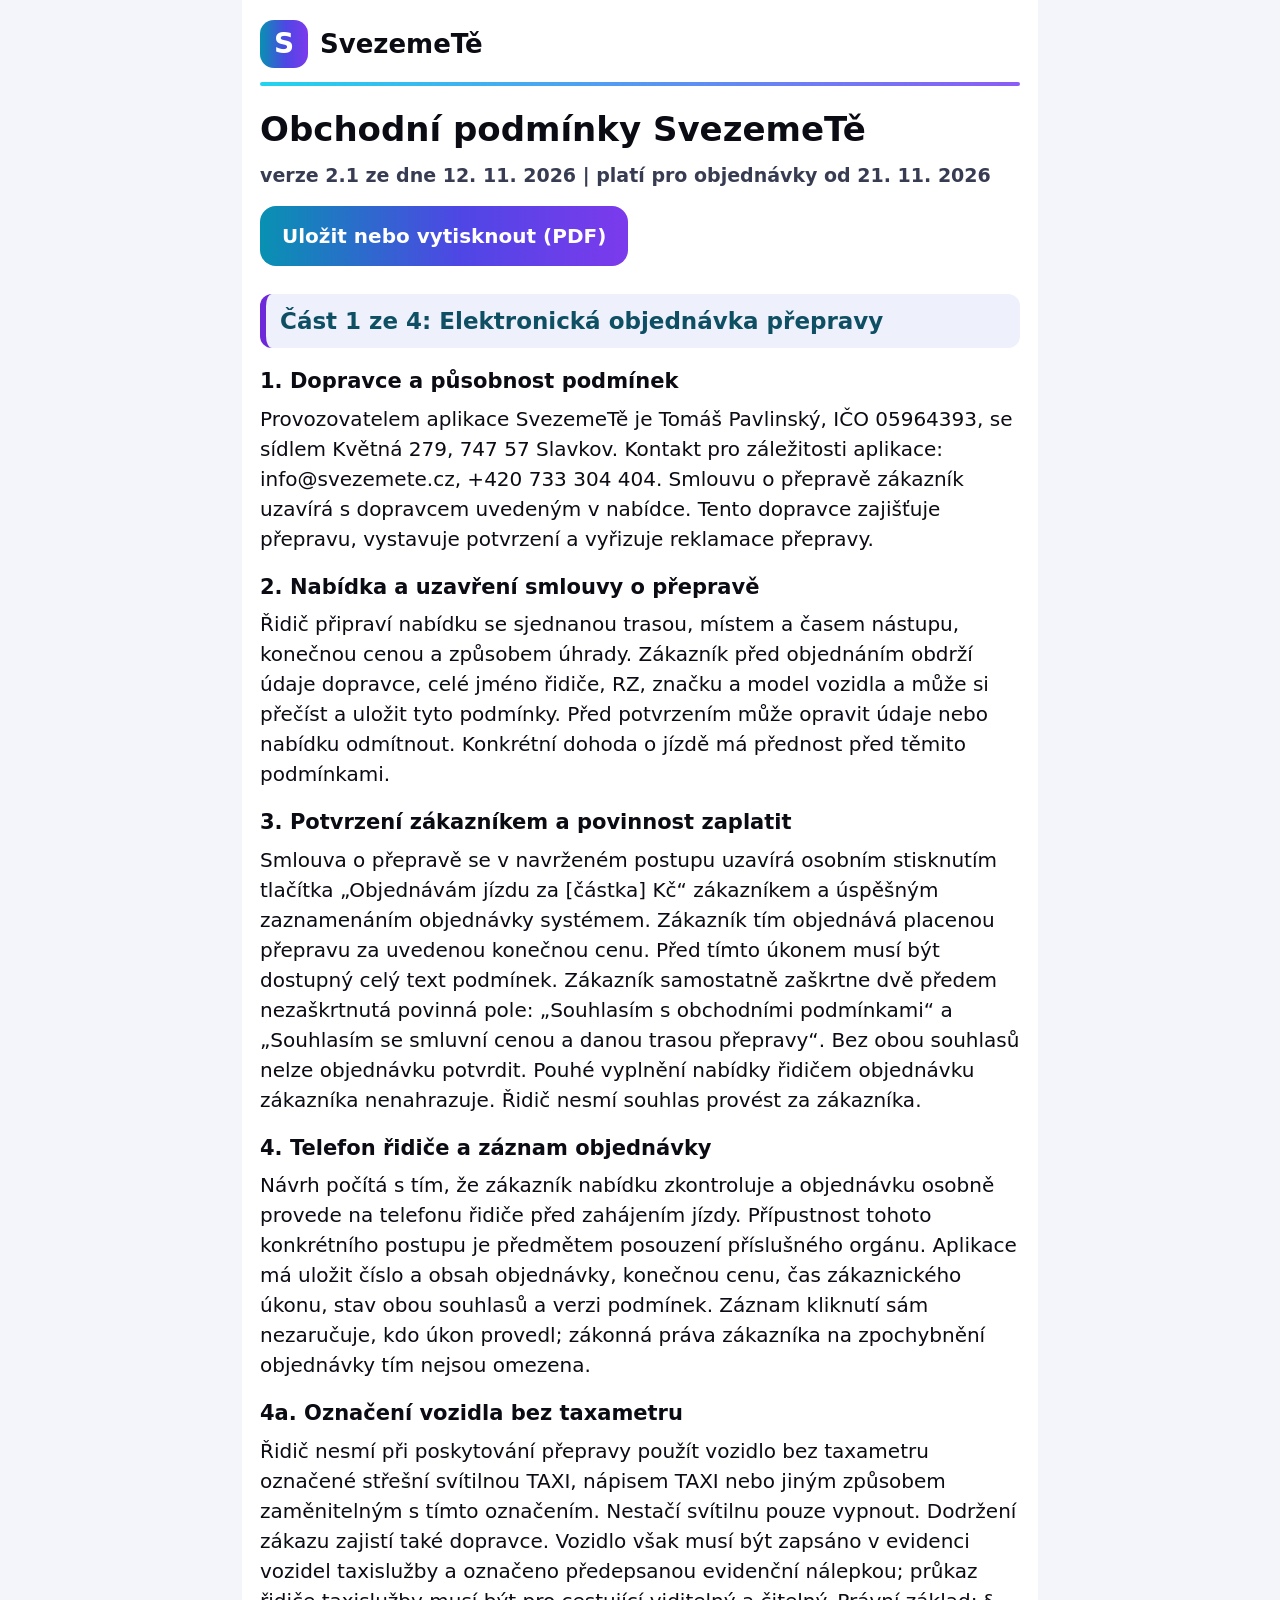
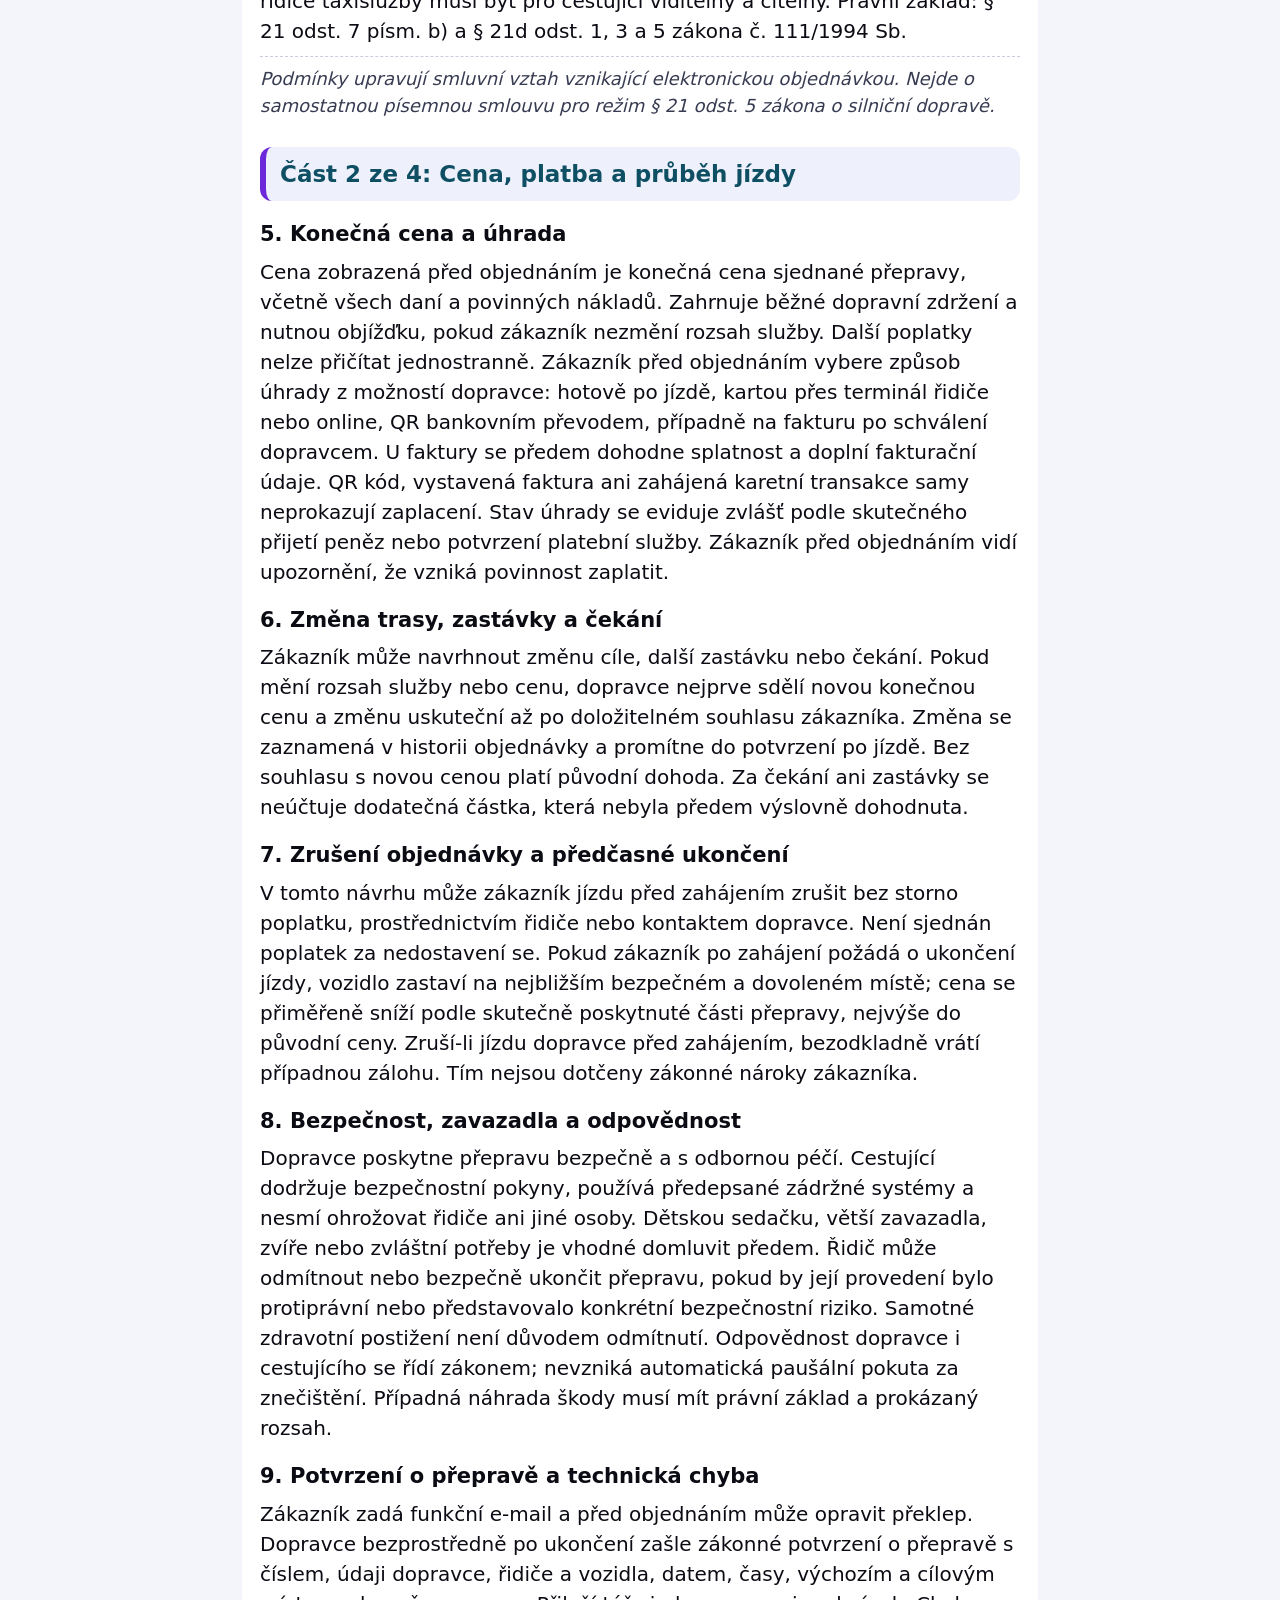
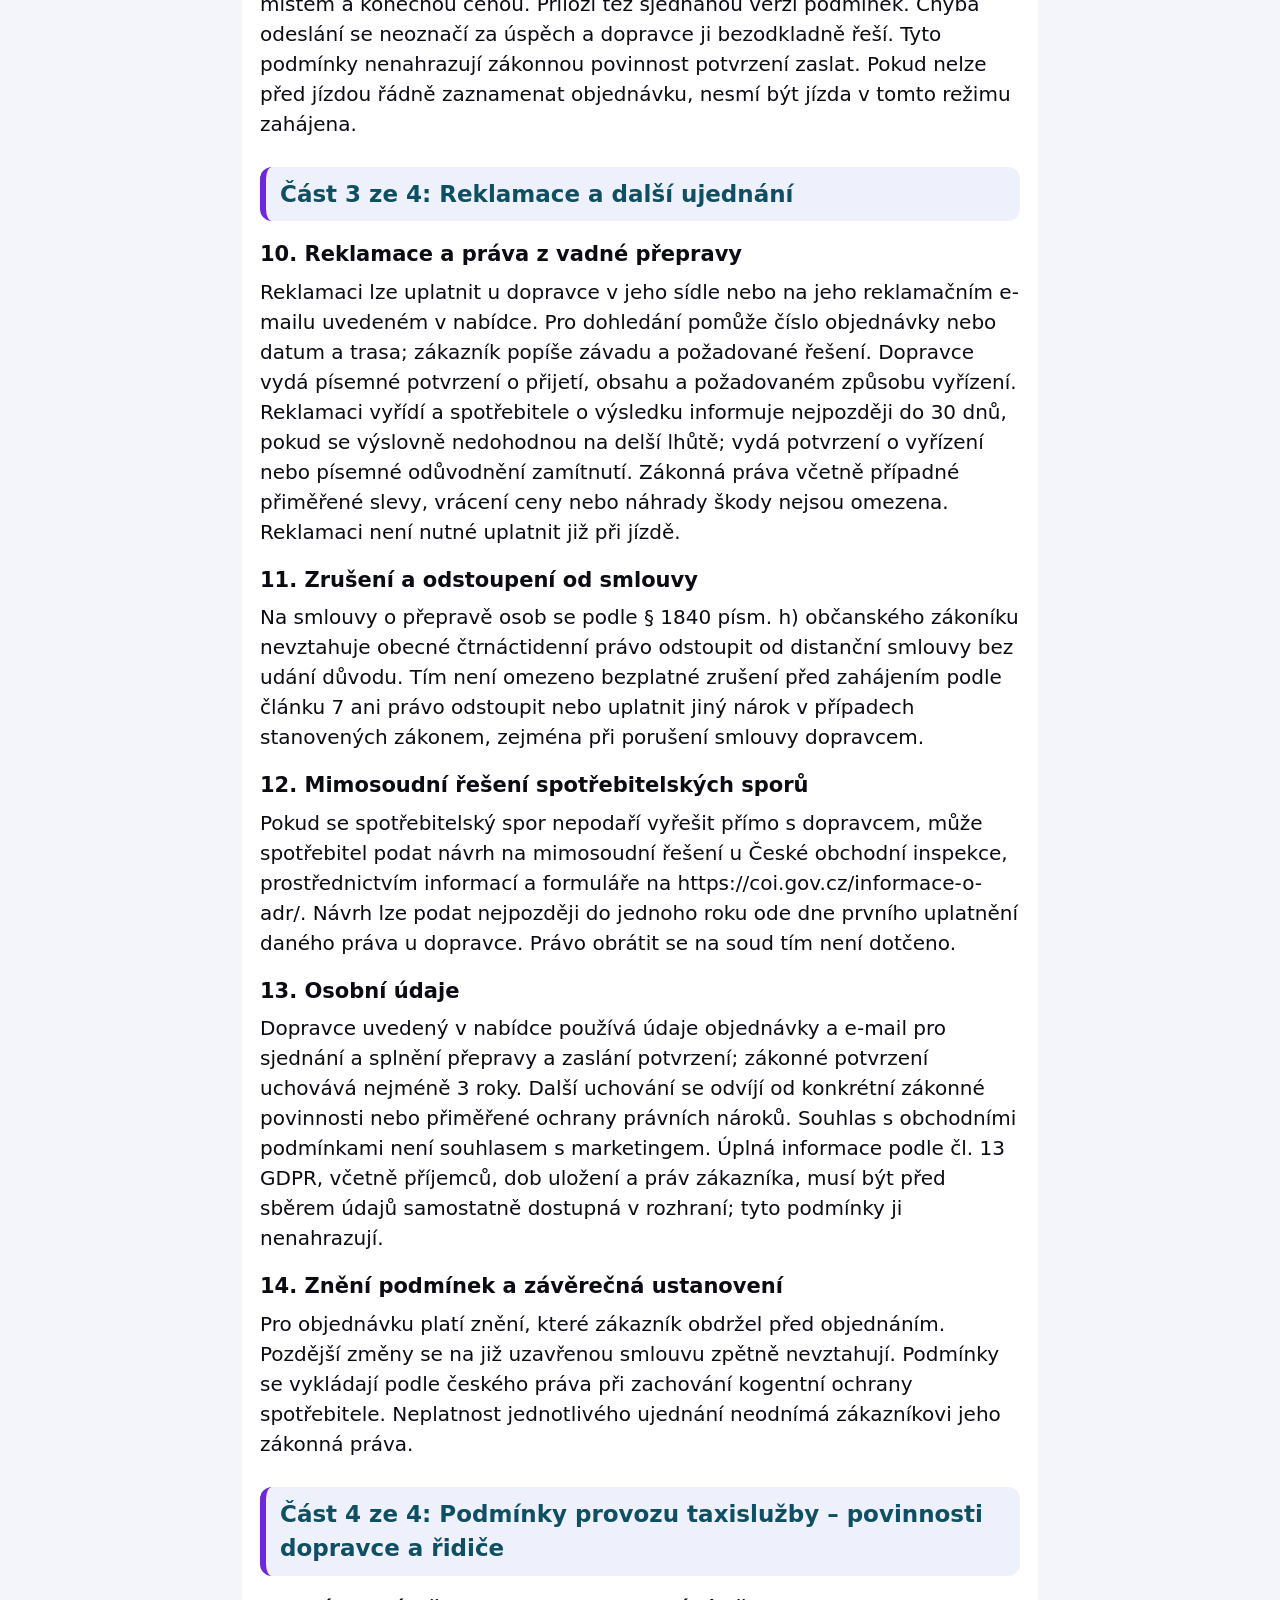
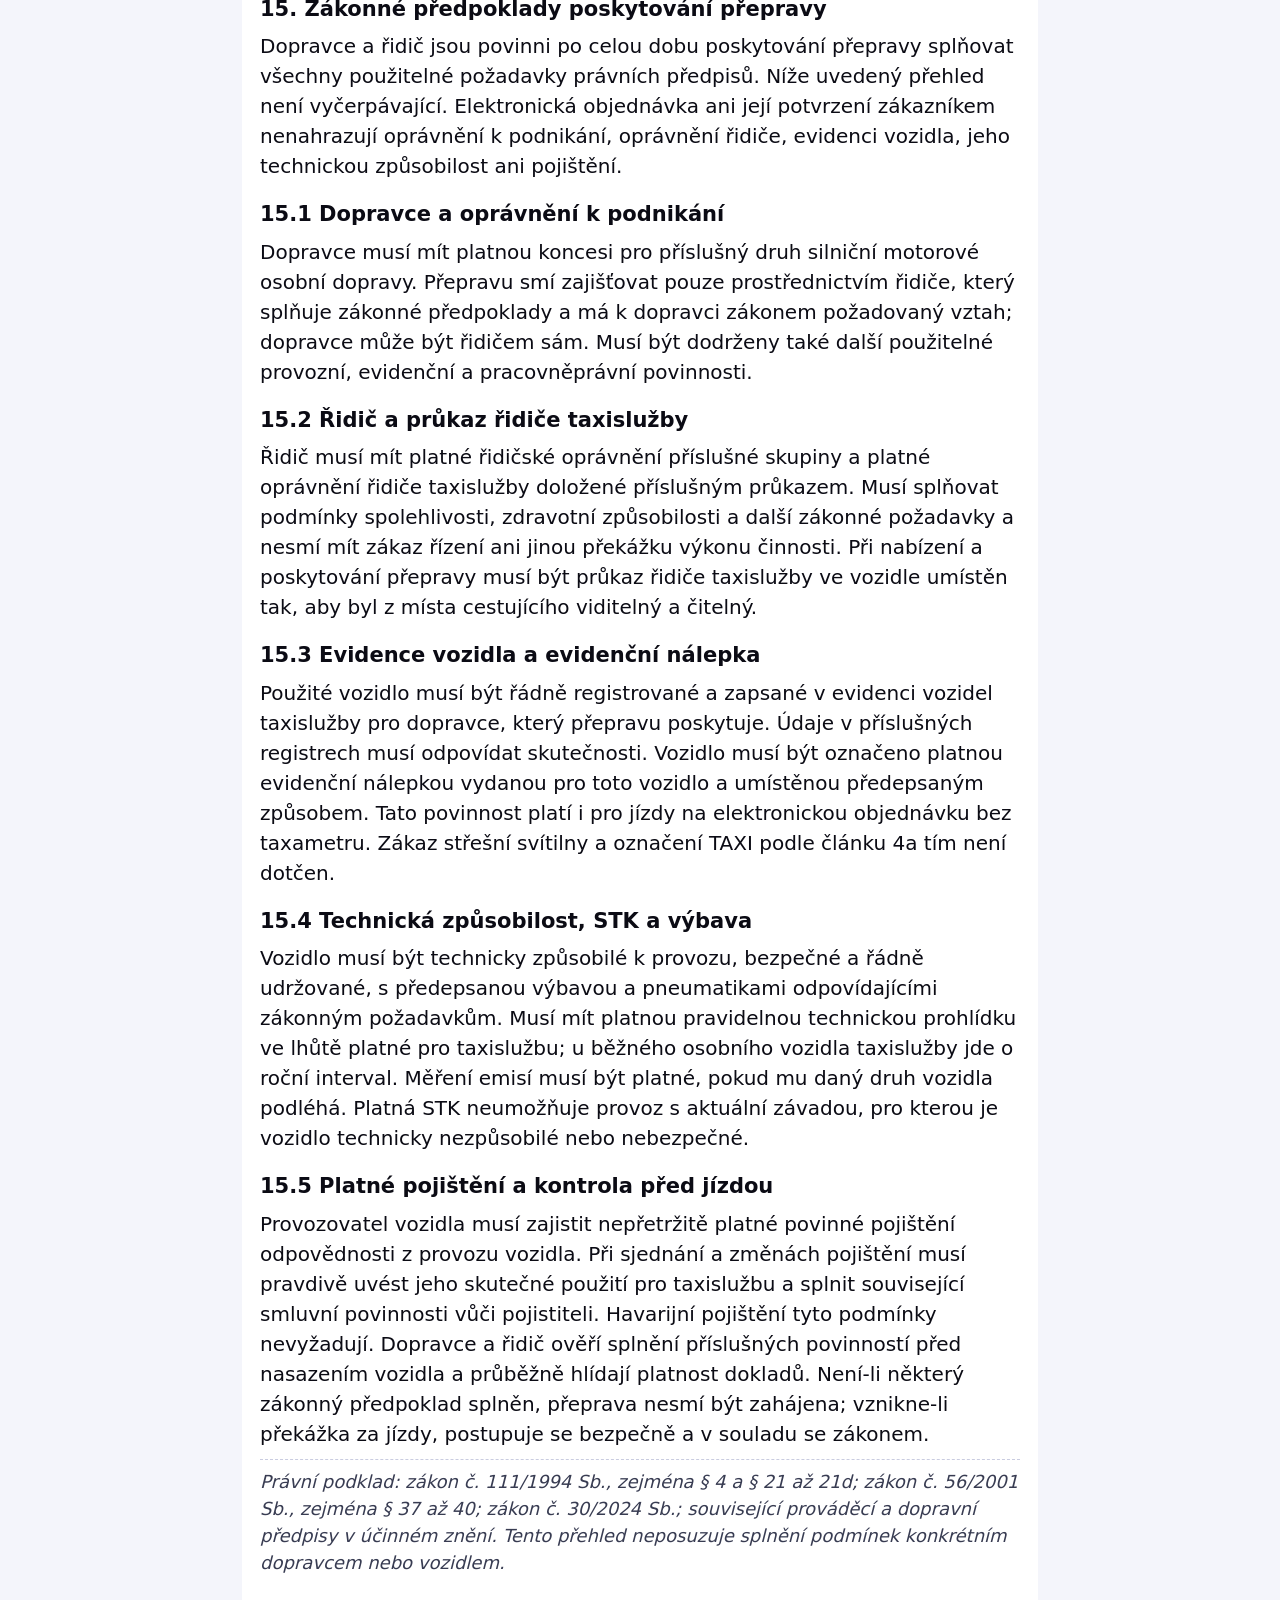
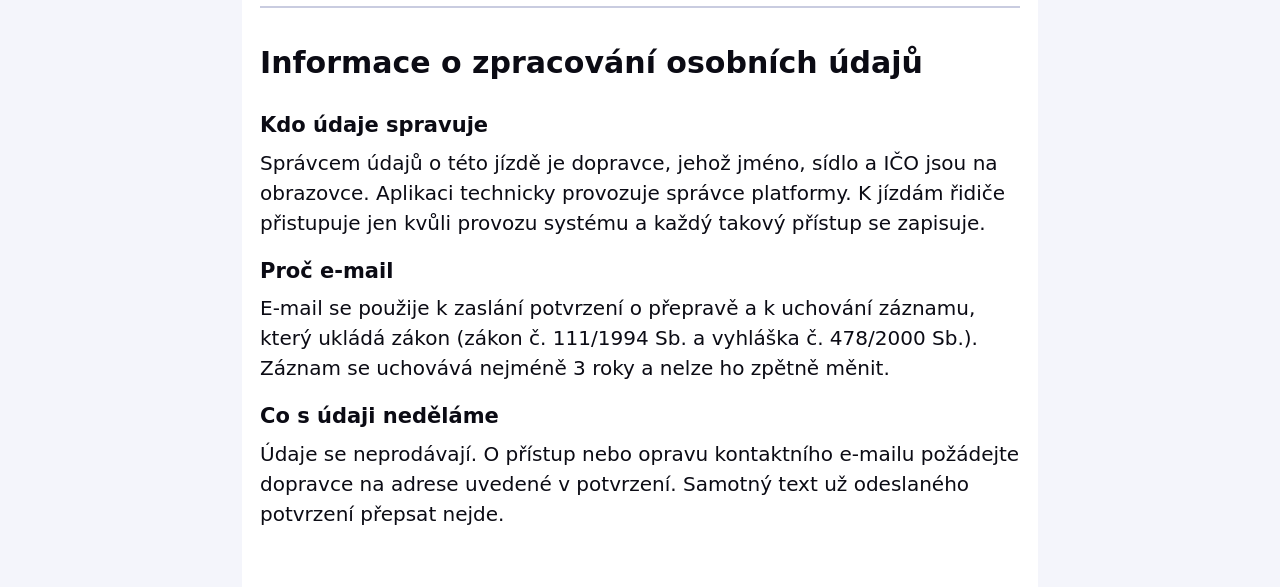
==== podminky.html @ accbf849 "Obchodní podmínky 2.1, stránka podmínek, cache v8" ====
<!DOCTYPE html>
<html lang="cs">
<head>
  <meta charset="utf-8">
  <meta name="viewport" content="width=device-width, initial-scale=1">
  <meta name="robots" content="noindex">
  <title>Obchodní podmínky SvezemeTě</title>
  <link rel="icon" href="icon-192.png">
  <style>
    body { margin: 0; background: #f4f5fb; color: #0b0b14; font: 20px/1.5 system-ui, -apple-system, "Segoe UI", Roboto, sans-serif; }
    .wrap { max-width: 760px; margin: 0 auto; padding: 20px 18px 48px; background: #fff; min-height: 100vh; }
    .brand { display: flex; align-items: center; gap: 12px; font-weight: 900; font-size: 26px; }
    .mark { width: 48px; height: 48px; border-radius: 14px; display: grid; place-items: center; color: #fff; font-size: 28px;
      background: linear-gradient(90deg, #0891b2 0%, #4f46e5 55%, #7c3aed 100%); }
    .rule { height: 4px; margin: 14px 0 18px; border-radius: 4px; background: linear-gradient(90deg, #22d3ee, #8b5cf6); }
    h1 { font-size: 34px; margin: 0 0 6px; }
    .meta { font-size: 19px; font-weight: 700; color: #383c52; margin: 0 0 16px; }
    .tools { display: flex; flex-wrap: wrap; gap: 10px; margin: 0 0 18px; }
    button { min-height: 60px; padding: 0 22px; border: 0; border-radius: 16px; font: 800 20px system-ui, sans-serif; color: #fff;
      background: linear-gradient(90deg, #0891b2 0%, #4f46e5 55%, #7c3aed 100%); cursor: pointer; }
    .tpart { margin: 28px 0 10px; padding: 10px 14px; border-radius: 12px; background: #eef0fb; border-left: 6px solid #6d28d9; font-size: 23px; color: #0e4f63; }
    h3 { font-size: 21px; margin: 18px 0 6px; }
    p { margin: 0 0 10px; }
    .tnote { font-size: 18px; color: #383c52; font-style: italic; border-top: 1px dashed #c9cce0; padding-top: 8px; }
    .old { padding: 12px 14px; border-radius: 12px; background: #fff3cd; border: 2px solid #fbbf24; font-weight: 700; }
    .privacy { margin-top: 30px; border-top: 2px solid #c9cce0; padding-top: 8px; }
    @media print { body { background: #fff; font-size: 12pt; } .wrap { max-width: none; padding: 0; } .tools { display: none; }
      .tpart { background: none; border-left: 4px solid #000; } }
  </style>
</head>
<body>
  <div class="wrap">
    <div class="brand"><div class="mark" aria-hidden="true">S</div>SvezemeTě</div>
    <div class="rule" aria-hidden="true"></div>
    <h1 id="title">Obchodní podmínky SvezemeTě</h1>
    <p class="meta" id="meta">verze 2.1 ze dne 12. 11. 2026 | platí pro objednávky od 21. 11. 2026</p>
    <div id="old"></div>
    <div class="tools"><button type="button" onclick="window.print()">Uložit nebo vytisknout (PDF)</button></div>
    <div id="terms"><h2 class="tpart">Část 1 ze 4: Elektronická objednávka přepravy</h2><h3>1. Dopravce a působnost podmínek</h3><p>Provozovatelem aplikace SvezemeTě je Tomáš Pavlinský, IČO 05964393, se sídlem Květná 279, 747 57 Slavkov. Kontakt pro záležitosti aplikace: info@svezemete.cz, +420 733 304 404. Smlouvu o přepravě zákazník uzavírá s dopravcem uvedeným v nabídce. Tento dopravce zajišťuje přepravu, vystavuje potvrzení a vyřizuje reklamace přepravy.</p><h3>2. Nabídka a uzavření smlouvy o přepravě</h3><p>Řidič připraví nabídku se sjednanou trasou, místem a časem nástupu, konečnou cenou a způsobem úhrady. Zákazník před objednáním obdrží údaje dopravce, celé jméno řidiče, RZ, značku a model vozidla a může si přečíst a uložit tyto podmínky. Před potvrzením může opravit údaje nebo nabídku odmítnout. Konkrétní dohoda o jízdě má přednost před těmito podmínkami.</p><h3>3. Potvrzení zákazníkem a povinnost zaplatit</h3><p>Smlouva o přepravě se v navrženém postupu uzavírá osobním stisknutím tlačítka „Objednávám jízdu za [částka] Kč“ zákazníkem a úspěšným zaznamenáním objednávky systémem. Zákazník tím objednává placenou přepravu za uvedenou konečnou cenu. Před tímto úkonem musí být dostupný celý text podmínek. Zákazník samostatně zaškrtne dvě předem nezaškrtnutá povinná pole: „Souhlasím s obchodními podmínkami“ a „Souhlasím se smluvní cenou a danou trasou přepravy“. Bez obou souhlasů nelze objednávku potvrdit. Pouhé vyplnění nabídky řidičem objednávku zákazníka nenahrazuje. Řidič nesmí souhlas provést za zákazníka.</p><h3>4. Telefon řidiče a záznam objednávky</h3><p>Návrh počítá s tím, že zákazník nabídku zkontroluje a objednávku osobně provede na telefonu řidiče před zahájením jízdy. Přípustnost tohoto konkrétního postupu je předmětem posouzení příslušného orgánu. Aplikace má uložit číslo a obsah objednávky, konečnou cenu, čas zákaznického úkonu, stav obou souhlasů a verzi podmínek. Záznam kliknutí sám nezaručuje, kdo úkon provedl; zákonná práva zákazníka na zpochybnění objednávky tím nejsou omezena.</p><h3>4a. Označení vozidla bez taxametru</h3><p>Řidič nesmí při poskytování přepravy použít vozidlo bez taxametru označené střešní svítilnou TAXI, nápisem TAXI nebo jiným způsobem zaměnitelným s tímto označením. Nestačí svítilnu pouze vypnout. Dodržení zákazu zajistí také dopravce. Vozidlo však musí být zapsáno v evidenci vozidel taxislužby a označeno předepsanou evidenční nálepkou; průkaz řidiče taxislužby musí být pro cestující viditelný a čitelný. Právní základ: § 21 odst. 7 písm. b) a § 21d odst. 1, 3 a 5 zákona č. 111/1994 Sb.</p><p class="tnote">Podmínky upravují smluvní vztah vznikající elektronickou objednávkou. Nejde o samostatnou písemnou smlouvu pro režim § 21 odst. 5 zákona o silniční dopravě.</p><h2 class="tpart">Část 2 ze 4: Cena, platba a průběh jízdy</h2><h3>5. Konečná cena a úhrada</h3><p>Cena zobrazená před objednáním je konečná cena sjednané přepravy, včetně všech daní a povinných nákladů. Zahrnuje běžné dopravní zdržení a nutnou objížďku, pokud zákazník nezmění rozsah služby. Další poplatky nelze přičítat jednostranně. Zákazník před objednáním vybere způsob úhrady z možností dopravce: hotově po jízdě, kartou přes terminál řidiče nebo online, QR bankovním převodem, případně na fakturu po schválení dopravcem. U faktury se předem dohodne splatnost a doplní fakturační údaje. QR kód, vystavená faktura ani zahájená karetní transakce samy neprokazují zaplacení. Stav úhrady se eviduje zvlášť podle skutečného přijetí peněz nebo potvrzení platební služby. Zákazník před objednáním vidí upozornění, že vzniká povinnost zaplatit.</p><h3>6. Změna trasy, zastávky a čekání</h3><p>Zákazník může navrhnout změnu cíle, další zastávku nebo čekání. Pokud mění rozsah služby nebo cenu, dopravce nejprve sdělí novou konečnou cenu a změnu uskuteční až po doložitelném souhlasu zákazníka. Změna se zaznamená v historii objednávky a promítne do potvrzení po jízdě. Bez souhlasu s novou cenou platí původní dohoda. Za čekání ani zastávky se neúčtuje dodatečná částka, která nebyla předem výslovně dohodnuta.</p><h3>7. Zrušení objednávky a předčasné ukončení</h3><p>V tomto návrhu může zákazník jízdu před zahájením zrušit bez storno poplatku, prostřednictvím řidiče nebo kontaktem dopravce. Není sjednán poplatek za nedostavení se. Pokud zákazník po zahájení požádá o ukončení jízdy, vozidlo zastaví na nejbližším bezpečném a dovoleném místě; cena se přiměřeně sníží podle skutečně poskytnuté části přepravy, nejvýše do původní ceny. Zruší-li jízdu dopravce před zahájením, bezodkladně vrátí případnou zálohu. Tím nejsou dotčeny zákonné nároky zákazníka.</p><h3>8. Bezpečnost, zavazadla a odpovědnost</h3><p>Dopravce poskytne přepravu bezpečně a s odbornou péčí. Cestující dodržuje bezpečnostní pokyny, používá předepsané zádržné systémy a nesmí ohrožovat řidiče ani jiné osoby. Dětskou sedačku, větší zavazadla, zvíře nebo zvláštní potřeby je vhodné domluvit předem. Řidič může odmítnout nebo bezpečně ukončit přepravu, pokud by její provedení bylo protiprávní nebo představovalo konkrétní bezpečnostní riziko. Samotné zdravotní postižení není důvodem odmítnutí. Odpovědnost dopravce i cestujícího se řídí zákonem; nevzniká automatická paušální pokuta za znečištění. Případná náhrada škody musí mít právní základ a prokázaný rozsah.</p><h3>9. Potvrzení o přepravě a technická chyba</h3><p>Zákazník zadá funkční e-mail a před objednáním může opravit překlep. Dopravce bezprostředně po ukončení zašle zákonné potvrzení o přepravě s číslem, údaji dopravce, řidiče a vozidla, datem, časy, výchozím a cílovým místem a konečnou cenou. Přiloží též sjednanou verzi podmínek. Chyba odeslání se neoznačí za úspěch a dopravce ji bezodkladně řeší. Tyto podmínky nenahrazují zákonnou povinnost potvrzení zaslat. Pokud nelze před jízdou řádně zaznamenat objednávku, nesmí být jízda v tomto režimu zahájena.</p><h2 class="tpart">Část 3 ze 4: Reklamace a další ujednání</h2><h3>10. Reklamace a práva z vadné přepravy</h3><p>Reklamaci lze uplatnit u dopravce v jeho sídle nebo na jeho reklamačním e-mailu uvedeném v nabídce. Pro dohledání pomůže číslo objednávky nebo datum a trasa; zákazník popíše závadu a požadované řešení. Dopravce vydá písemné potvrzení o přijetí, obsahu a požadovaném způsobu vyřízení. Reklamaci vyřídí a spotřebitele o výsledku informuje nejpozději do 30 dnů, pokud se výslovně nedohodnou na delší lhůtě; vydá potvrzení o vyřízení nebo písemné odůvodnění zamítnutí. Zákonná práva včetně případné přiměřené slevy, vrácení ceny nebo náhrady škody nejsou omezena. Reklamaci není nutné uplatnit již při jízdě.</p><h3>11. Zrušení a odstoupení od smlouvy</h3><p>Na smlouvy o přepravě osob se podle § 1840 písm. h) občanského zákoníku nevztahuje obecné čtrnáctidenní právo odstoupit od distanční smlouvy bez udání důvodu. Tím není omezeno bezplatné zrušení před zahájením podle článku 7 ani právo odstoupit nebo uplatnit jiný nárok v případech stanovených zákonem, zejména při porušení smlouvy dopravcem.</p><h3>12. Mimosoudní řešení spotřebitelských sporů</h3><p>Pokud se spotřebitelský spor nepodaří vyřešit přímo s dopravcem, může spotřebitel podat návrh na mimosoudní řešení u České obchodní inspekce, prostřednictvím informací a formuláře na https://coi.gov.cz/informace-o-adr/. Návrh lze podat nejpozději do jednoho roku ode dne prvního uplatnění daného práva u dopravce. Právo obrátit se na soud tím není dotčeno.</p><h3>13. Osobní údaje</h3><p>Dopravce uvedený v nabídce používá údaje objednávky a e-mail pro sjednání a splnění přepravy a zaslání potvrzení; zákonné potvrzení uchovává nejméně 3 roky. Další uchování se odvíjí od konkrétní zákonné povinnosti nebo přiměřené ochrany právních nároků. Souhlas s obchodními podmínkami není souhlasem s marketingem. Úplná informace podle čl. 13 GDPR, včetně příjemců, dob uložení a práv zákazníka, musí být před sběrem údajů samostatně dostupná v rozhraní; tyto podmínky ji nenahrazují.</p><h3>14. Znění podmínek a závěrečná ustanovení</h3><p>Pro objednávku platí znění, které zákazník obdržel před objednáním. Pozdější změny se na již uzavřenou smlouvu zpětně nevztahují. Podmínky se vykládají podle českého práva při zachování kogentní ochrany spotřebitele. Neplatnost jednotlivého ujednání neodnímá zákazníkovi jeho zákonná práva.</p><h2 class="tpart">Část 4 ze 4: Podmínky provozu taxislužby – povinnosti dopravce a řidiče</h2><h3>15. Zákonné předpoklady poskytování přepravy</h3><p>Dopravce a řidič jsou povinni po celou dobu poskytování přepravy splňovat všechny použitelné požadavky právních předpisů. Níže uvedený přehled není vyčerpávající. Elektronická objednávka ani její potvrzení zákazníkem nenahrazují oprávnění k podnikání, oprávnění řidiče, evidenci vozidla, jeho technickou způsobilost ani pojištění.</p><h3>15.1 Dopravce a oprávnění k podnikání</h3><p>Dopravce musí mít platnou koncesi pro příslušný druh silniční motorové osobní dopravy. Přepravu smí zajišťovat pouze prostřednictvím řidiče, který splňuje zákonné předpoklady a má k dopravci zákonem požadovaný vztah; dopravce může být řidičem sám. Musí být dodrženy také další použitelné provozní, evidenční a pracovněprávní povinnosti.</p><h3>15.2 Řidič a průkaz řidiče taxislužby</h3><p>Řidič musí mít platné řidičské oprávnění příslušné skupiny a platné oprávnění řidiče taxislužby doložené příslušným průkazem. Musí splňovat podmínky spolehlivosti, zdravotní způsobilosti a další zákonné požadavky a nesmí mít zákaz řízení ani jinou překážku výkonu činnosti. Při nabízení a poskytování přepravy musí být průkaz řidiče taxislužby ve vozidle umístěn tak, aby byl z místa cestujícího viditelný a čitelný.</p><h3>15.3 Evidence vozidla a evidenční nálepka</h3><p>Použité vozidlo musí být řádně registrované a zapsané v evidenci vozidel taxislužby pro dopravce, který přepravu poskytuje. Údaje v příslušných registrech musí odpovídat skutečnosti. Vozidlo musí být označeno platnou evidenční nálepkou vydanou pro toto vozidlo a umístěnou předepsaným způsobem. Tato povinnost platí i pro jízdy na elektronickou objednávku bez taxametru. Zákaz střešní svítilny a označení TAXI podle článku 4a tím není dotčen.</p><h3>15.4 Technická způsobilost, STK a výbava</h3><p>Vozidlo musí být technicky způsobilé k provozu, bezpečné a řádně udržované, s předepsanou výbavou a pneumatikami odpovídajícími zákonným požadavkům. Musí mít platnou pravidelnou technickou prohlídku ve lhůtě platné pro taxislužbu; u běžného osobního vozidla taxislužby jde o roční interval. Měření emisí musí být platné, pokud mu daný druh vozidla podléhá. Platná STK neumožňuje provoz s aktuální závadou, pro kterou je vozidlo technicky nezpůsobilé nebo nebezpečné.</p><h3>15.5 Platné pojištění a kontrola před jízdou</h3><p>Provozovatel vozidla musí zajistit nepřetržitě platné povinné pojištění odpovědnosti z provozu vozidla. Při sjednání a změnách pojištění musí pravdivě uvést jeho skutečné použití pro taxislužbu a splnit související smluvní povinnosti vůči pojistiteli. Havarijní pojištění tyto podmínky nevyžadují. Dopravce a řidič ověří splnění příslušných povinností před nasazením vozidla a průběžně hlídají platnost dokladů. Není-li některý zákonný předpoklad splněn, přeprava nesmí být zahájena; vznikne-li překážka za jízdy, postupuje se bezpečně a v souladu se zákonem.</p><p class="tnote">Právní podklad: zákon č. 111/1994 Sb., zejména § 4 a § 21 až 21d; zákon č. 56/2001 Sb., zejména § 37 až 40; zákon č. 30/2024 Sb.; související prováděcí a dopravní předpisy v účinném znění. Tento přehled neposuzuje splnění podmínek konkrétním dopravcem nebo vozidlem.</p></div>
    <div class="privacy">
      <h2>Informace o zpracování osobních údajů</h2>
      <h3>Kdo údaje spravuje</h3><p>Správcem údajů o této jízdě je dopravce, jehož jméno, sídlo a IČO jsou na obrazovce. Aplikaci technicky provozuje správce platformy. K jízdám řidiče přistupuje jen kvůli provozu systému a každý takový přístup se zapisuje.</p><h3>Proč e-mail</h3><p>E-mail se použije k zaslání potvrzení o přepravě a k uchování záznamu, který ukládá zákon (zákon č. 111/1994 Sb. a vyhláška č. 478/2000 Sb.). Záznam se uchovává nejméně 3 roky a nelze ho zpětně měnit.</p><h3>Co s údaji neděláme</h3><p>Údaje se neprodávají. O přístup nebo opravu kontaktního e-mailu požádejte dopravce na adrese uvedené v potvrzení. Samotný text už odeslaného potvrzení přepsat nejde.</p>
    </div>
  </div>
  <script type="module">
    // ?v=<verze> zobrazí starší znění, se kterým zákazník souhlasil (odkaz z potvrzení o přepravě).
    import { TERMS_VERSION, TERMS_VERSIONS, termsHtml } from "./js/terms.js";
    const esc = (s) => String(s ?? "").replace(/[&<>"]/g, (c) => ({ "&": "&amp;", "<": "&lt;", ">": "&gt;", '"': "&quot;" }[c]));
    const v = new URLSearchParams(location.search).get("v");
    const t = v && TERMS_VERSIONS[v];
    if (t && v !== TERMS_VERSION) {
      document.getElementById("title").textContent = t.title;
      document.getElementById("meta").textContent = t.label + " | platila pro objednávky od " + t.validFrom;
      document.getElementById("terms").innerHTML = termsHtml(t.body, esc);
      document.getElementById("old").innerHTML = '<p class="old">Toto je starší znění podmínek, se kterým zákazník souhlasil při objednání. Aktuální znění je ' + esc(TERMS_VERSIONS[TERMS_VERSION].label) + '.</p>';
      document.title = t.title + " – " + t.label;
    }
  </script>
</body>
</html>
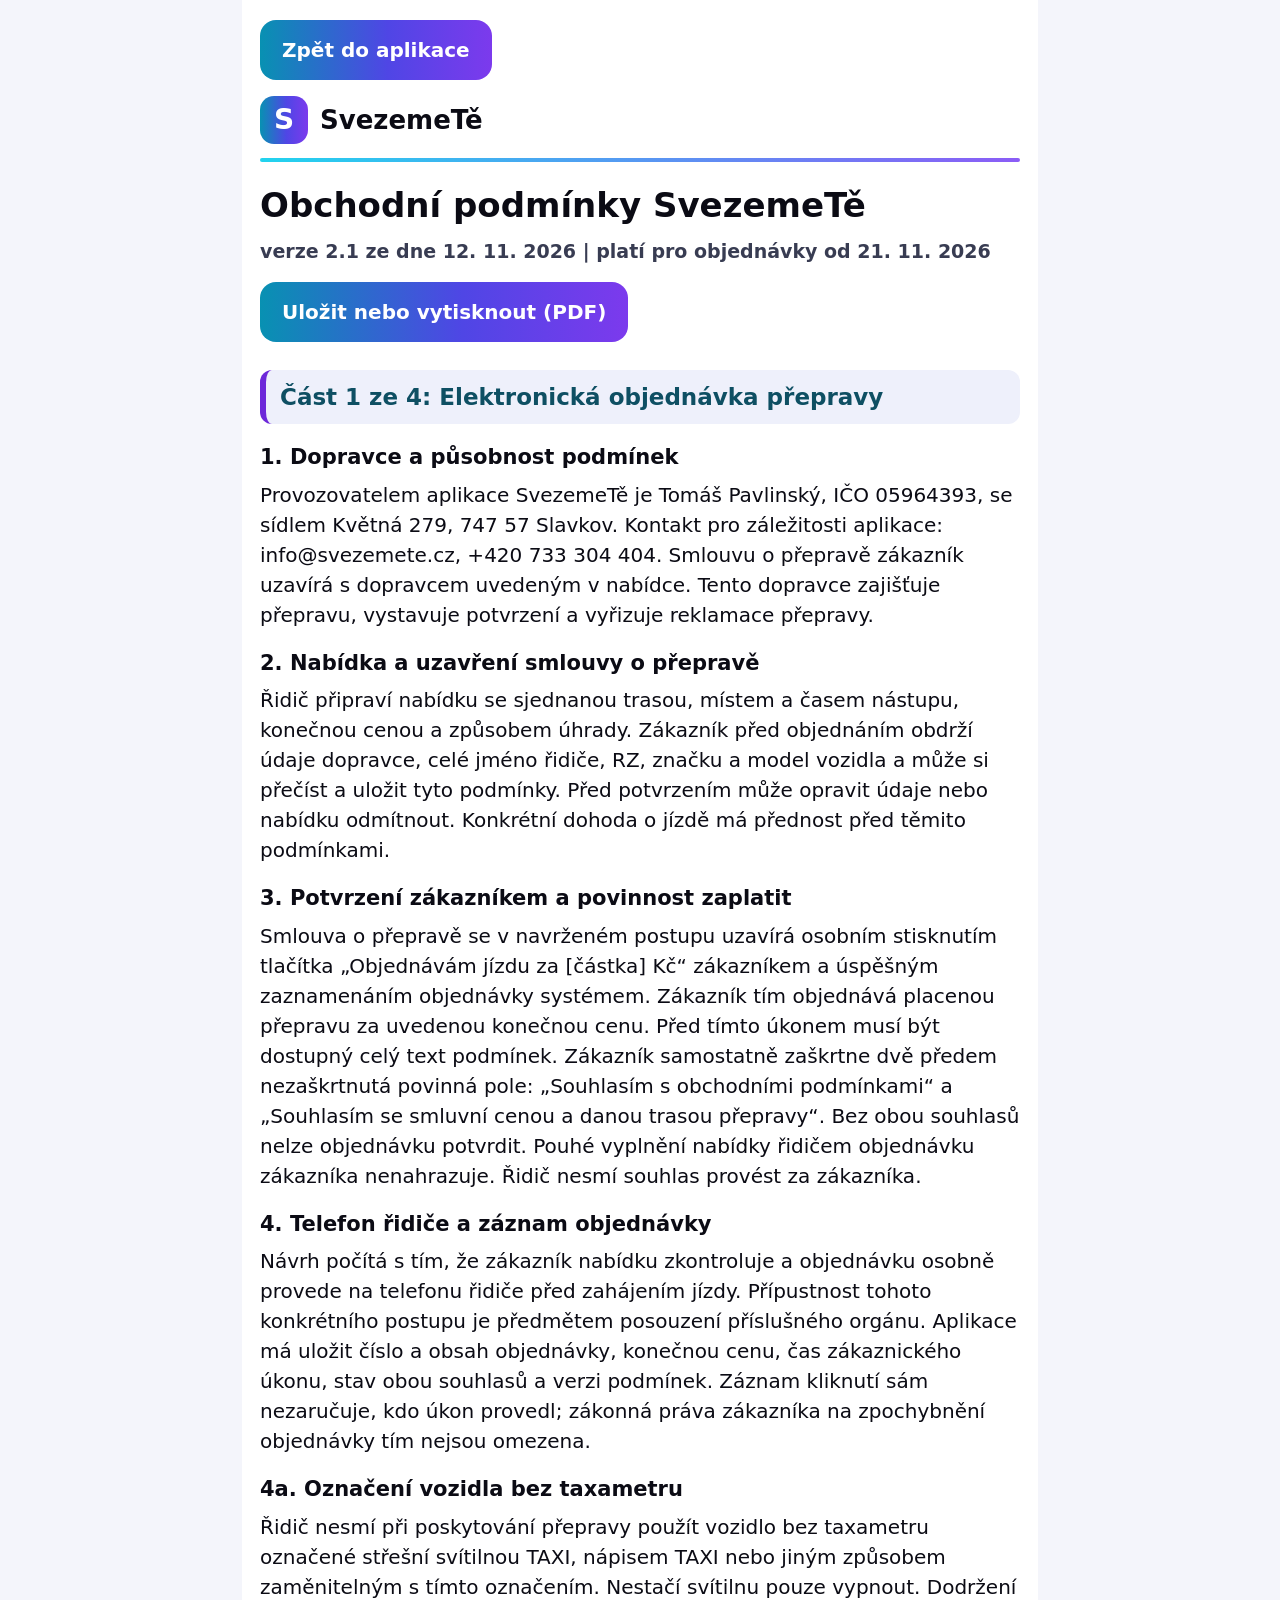
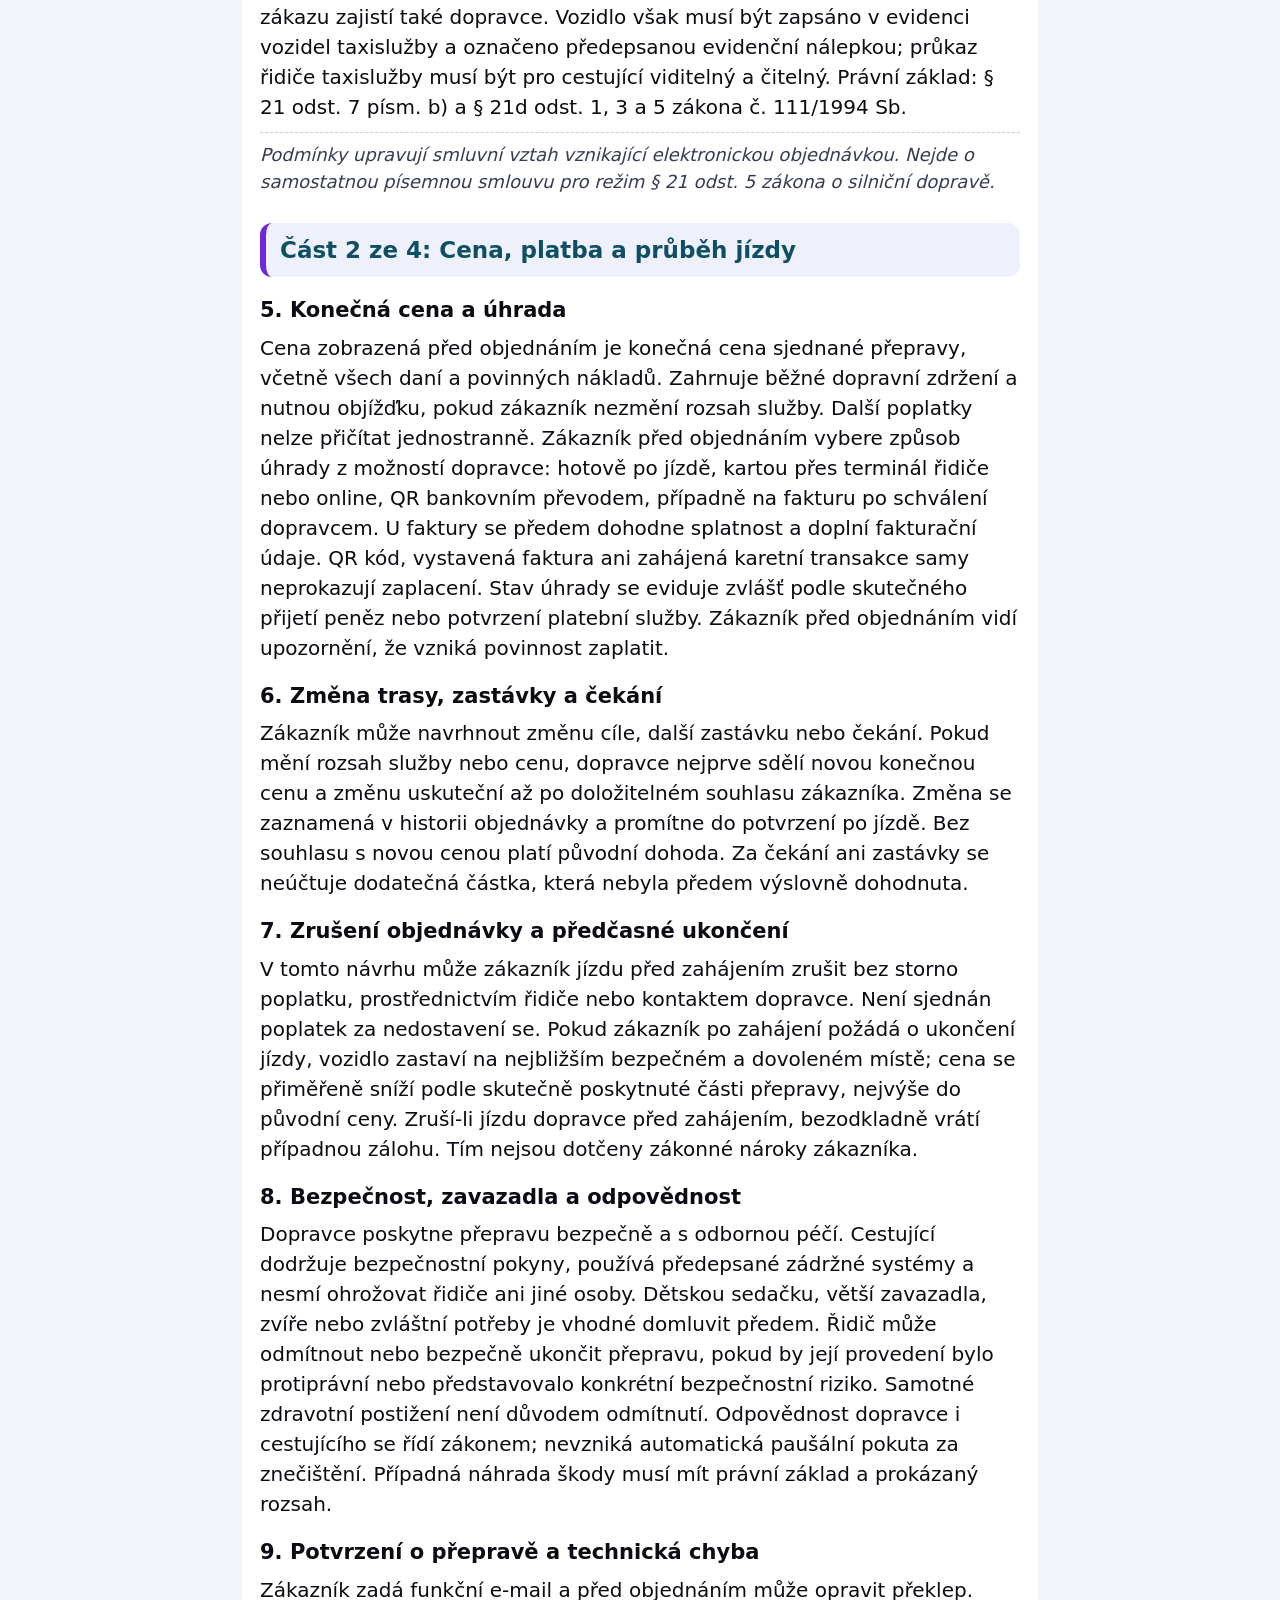
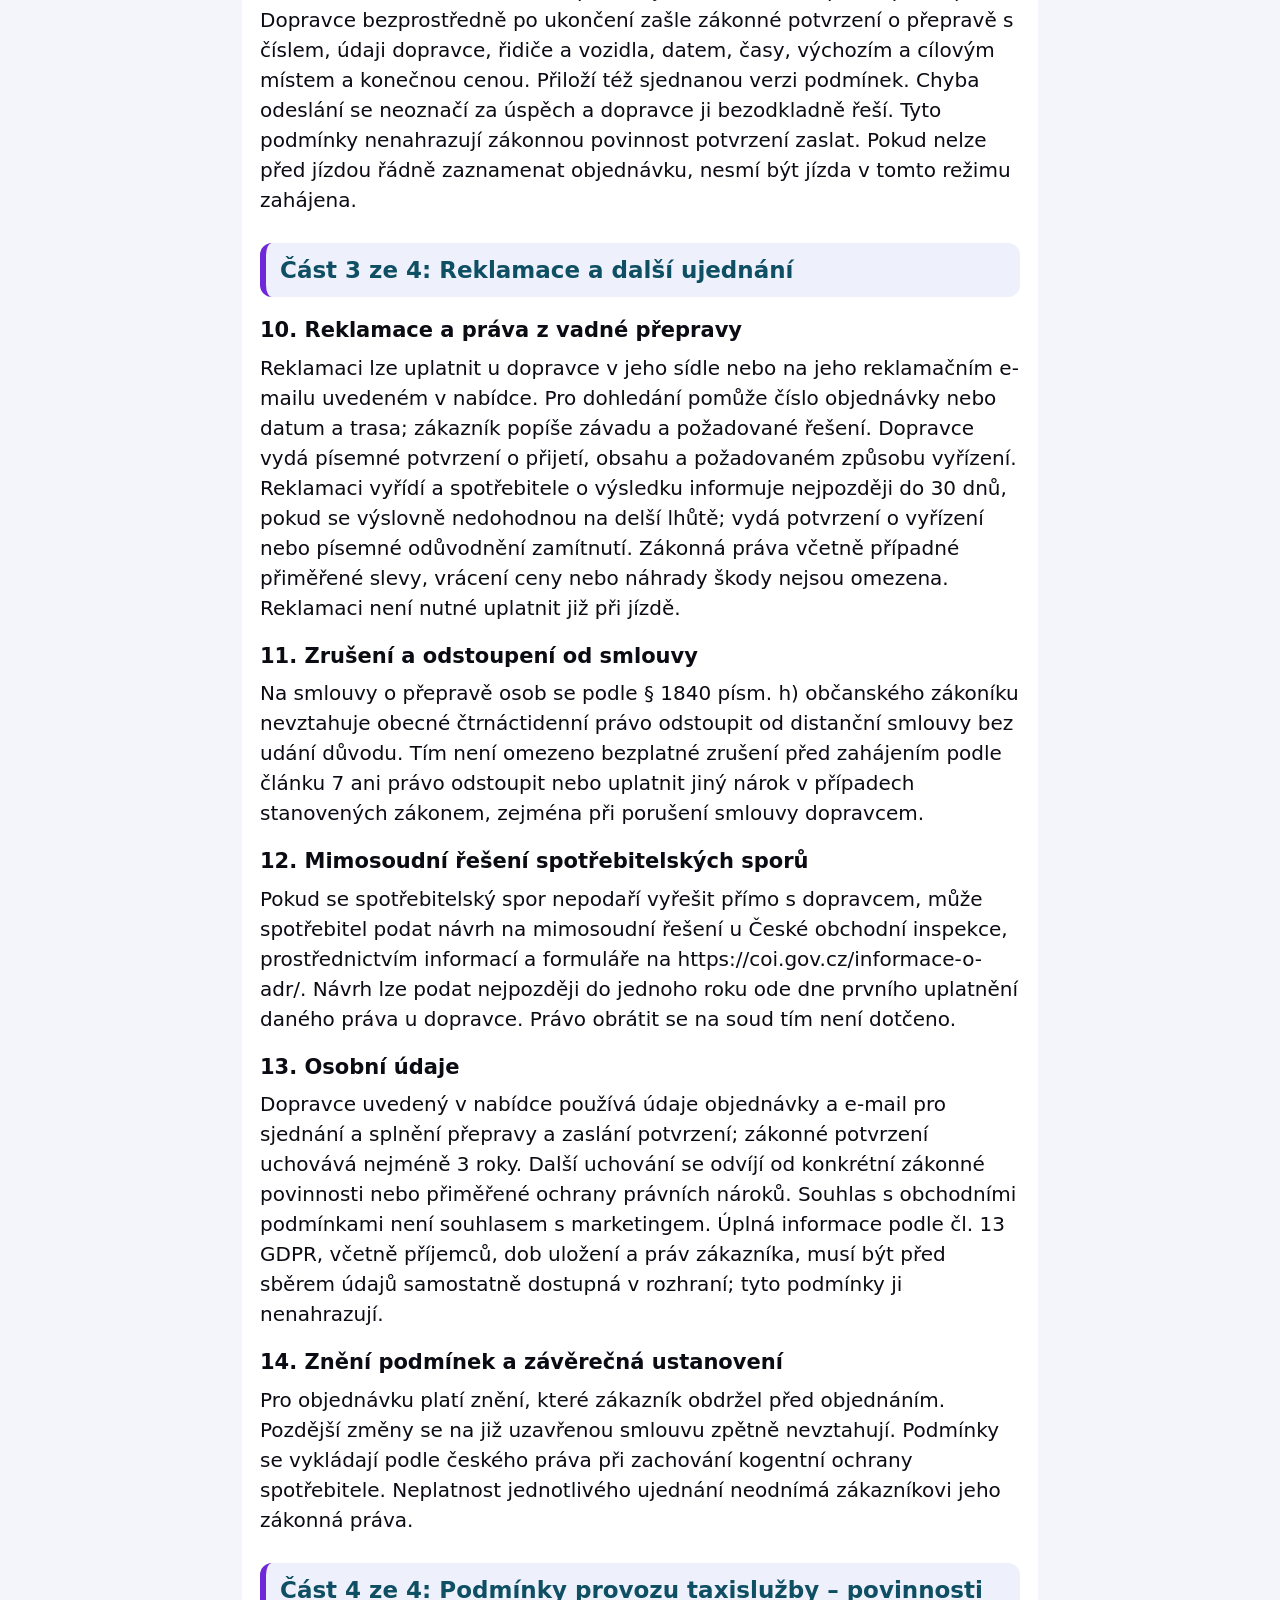
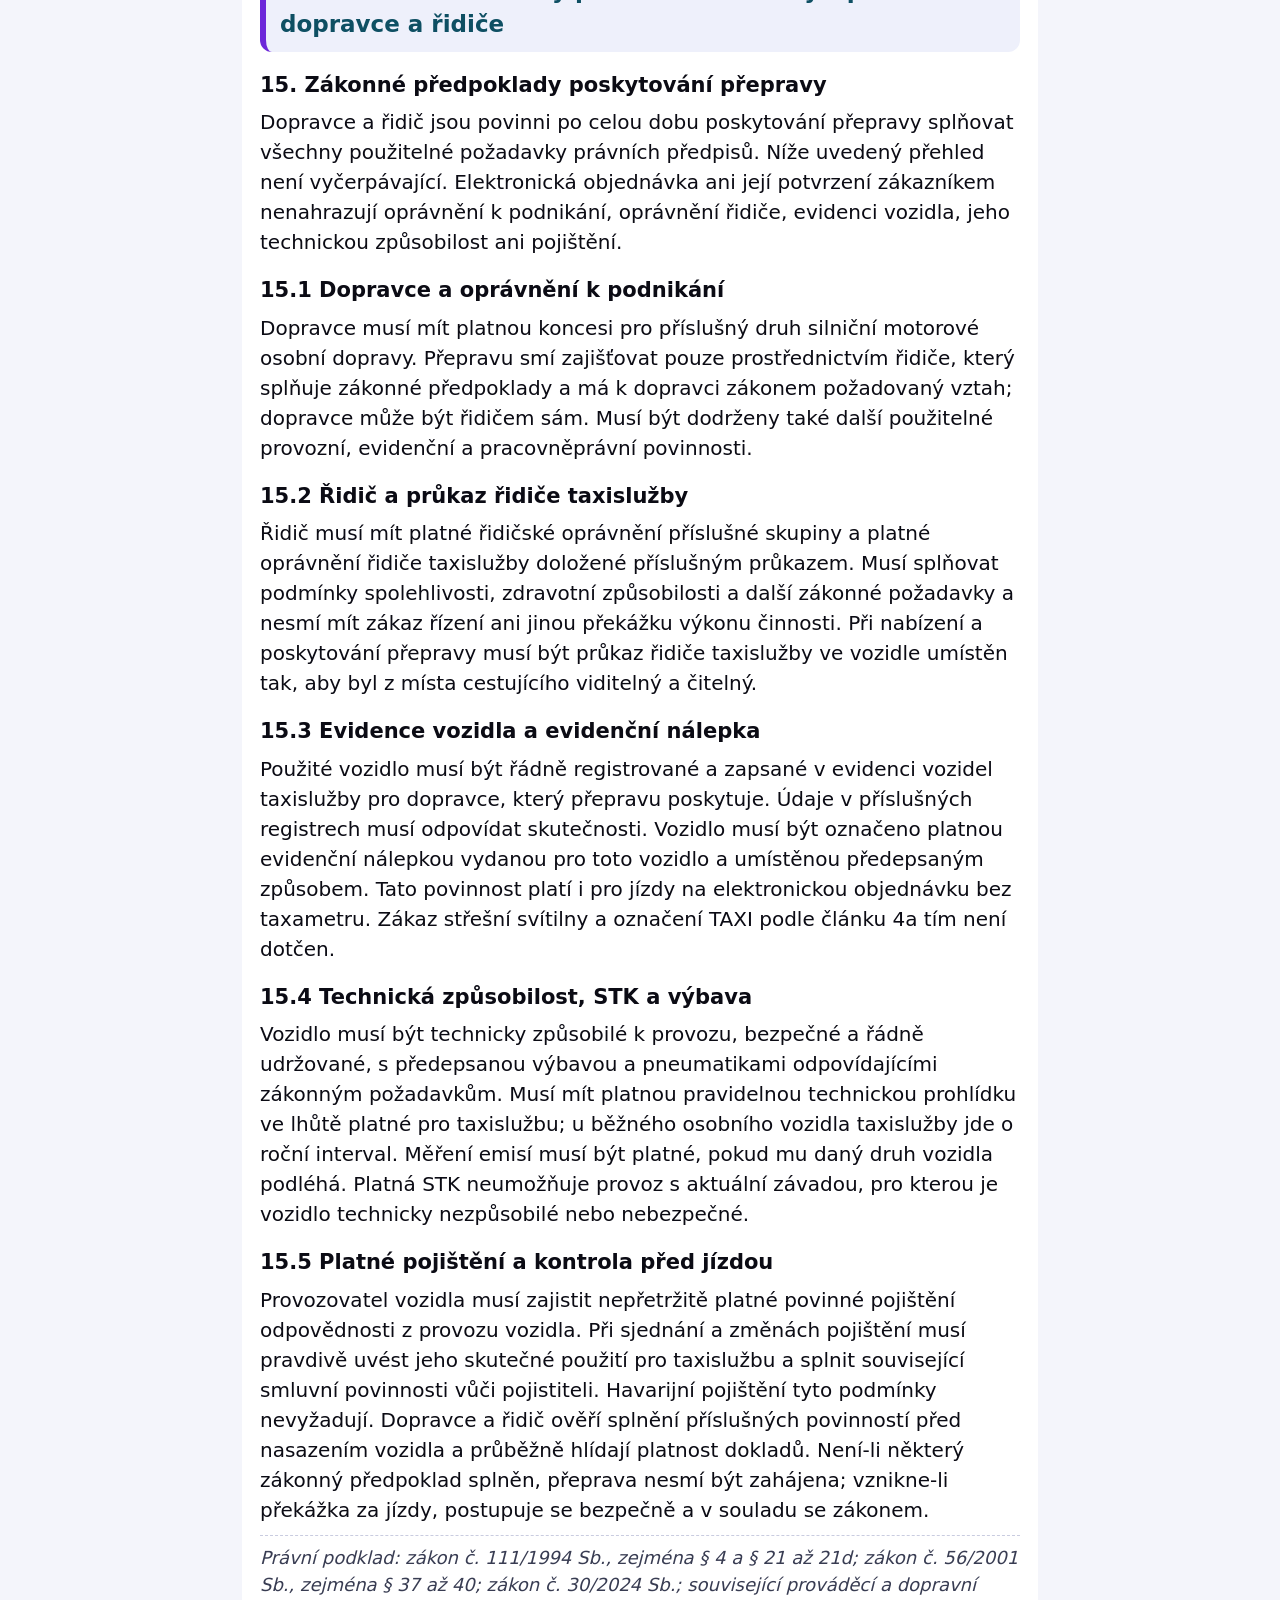
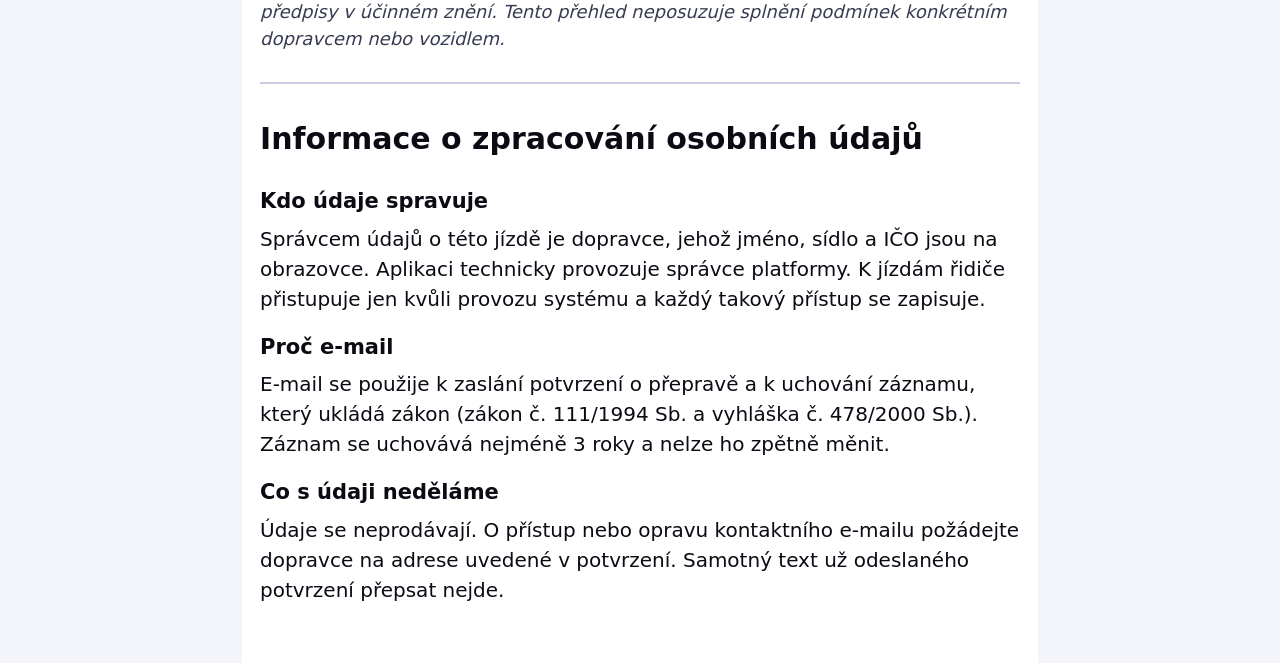
==== commit ac14805d: "v10: podmínky zpět, přepínač režimu, cache v10" ====
--- a/podminky.html
+++ b/podminky.html
@@ -24,12 +24,19 @@
     .tnote { font-size: 18px; color: #383c52; font-style: italic; border-top: 1px dashed #c9cce0; padding-top: 8px; }
     .old { padding: 12px 14px; border-radius: 12px; background: #fff3cd; border: 2px solid #fbbf24; font-weight: 700; }
     .privacy { margin-top: 30px; border-top: 2px solid #c9cce0; padding-top: 8px; }
-    @media print { body { background: #fff; font-size: 12pt; } .wrap { max-width: none; padding: 0; } .tools { display: none; }
+    .backapp { margin: 0 0 16px; }
+    .backapp a {
+      display: inline-flex; align-items: center; justify-content: center; min-height: 60px; padding: 0 22px;
+      border-radius: 16px; font: 800 20px system-ui, sans-serif; color: #fff; text-decoration: none;
+      background: linear-gradient(90deg, #0891b2 0%, #4f46e5 55%, #7c3aed 100%);
+    }
+    @media print { body { background: #fff; font-size: 12pt; } .wrap { max-width: none; padding: 0; } .tools, .backapp { display: none; }
       .tpart { background: none; border-left: 4px solid #000; } }
   </style>
 </head>
 <body>
   <div class="wrap">
+    <p class="backapp"><a href="./">Zpět do aplikace</a></p>
     <div class="brand"><div class="mark" aria-hidden="true">S</div>SvezemeTě</div>
     <div class="rule" aria-hidden="true"></div>
     <h1 id="title">Obchodní podmínky SvezemeTě</h1>
